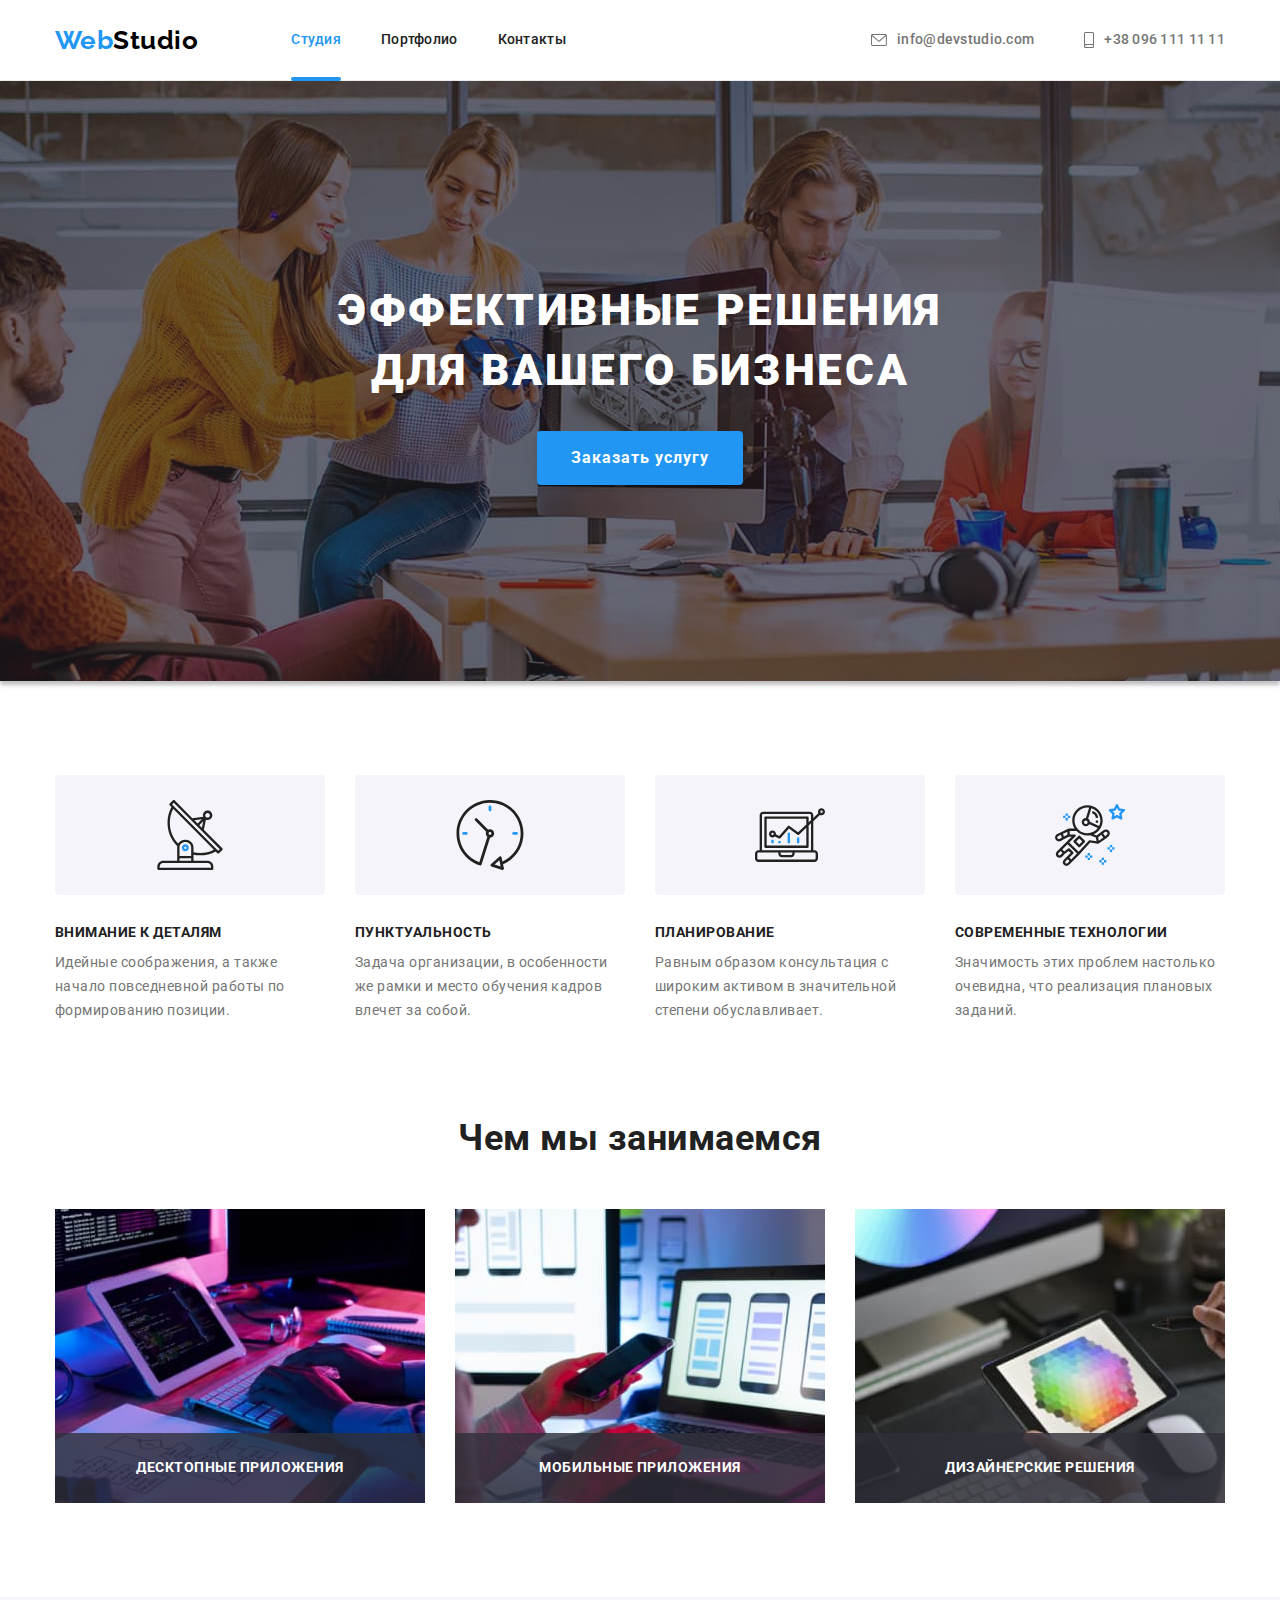
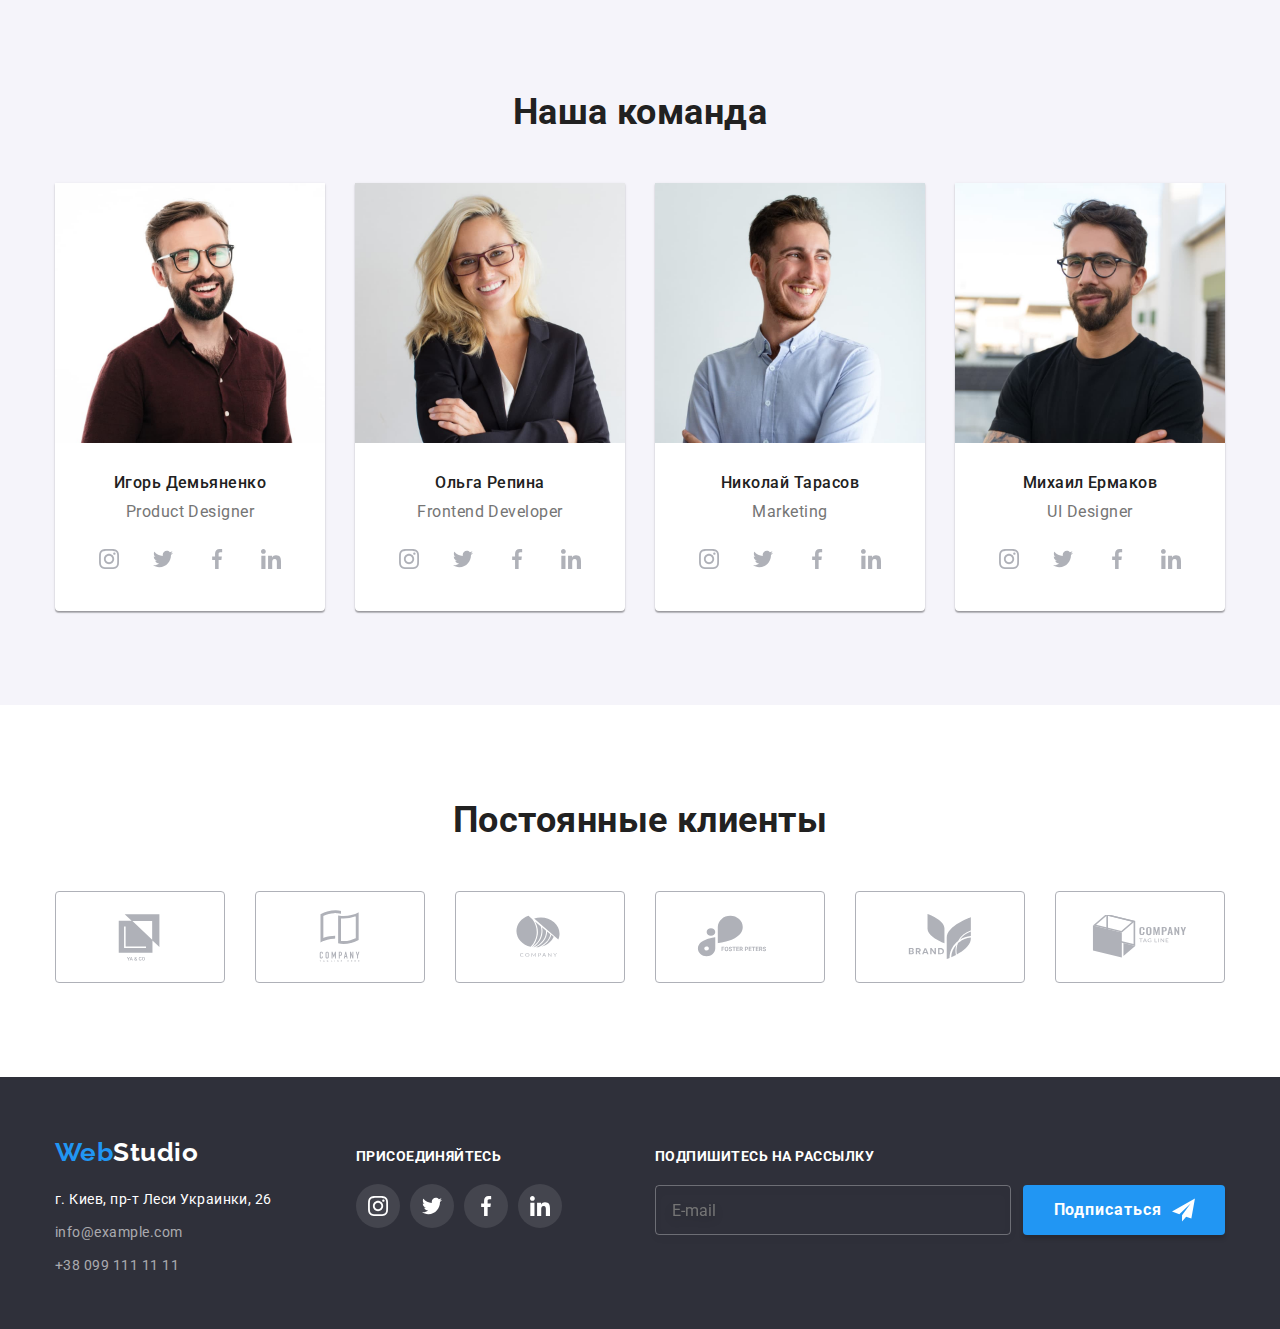
==== index.html @ 9b5865a8 "домашка №6" ====
<!DOCTYPE html>
<html lang="ru">
<head>
    <meta charset="UTF-8">
    <meta http-equiv="X-UA-Compatible" content="IE=edge">
    <meta name="viewport" content="width=device-width, initial-scale=1.0">
    <title>Document</title>
    <link rel="preconnect" href="https://fonts.googleapis.com">
    <link rel="preconnect" href="https://fonts.gstatic.com" crossorigin>
    <link href="https://fonts.googleapis.com/css2?family=Raleway:wght@700&family=Roboto:wght@400;500;700;900&display=swap"
        rel="stylesheet">
    <link rel="stylesheet" href="https://cdnjs.cloudflare.com/ajax/libs/modern-normalize/1.1.0/modern-normalize.min.css">
    <link rel="stylesheet" href="./css/styles.css">
</head>
<body>
    <!-- Шапка сайта -->
    <header class="page-header">
        <div class="container header">
            <nav class="main-nav">
                <a href="" class="logo link">
                    <span class="logo-name">Web</span>Studio
                </a>
                    
                <ul class="site-nav">
                    <li class="item">
                        <a href="./index.html" class="link current">Студия</a></li>
                    <li class="item"><a href="./portfolio.html" class="link">Портфолио</a></li>
                    <li class="item"><a href="" class="link">Контакты</a></li>
                </ul>
            </nav>
        
            <ul class="contact-us">
                <li class="item">
                    <a href="mailto:info@devstudio.com" class="link">
                    <svg class="contact-icon" width="16" height="12">
                        <use href="./images/icons.svg#icon-letter"></use>
                    </svg>
                    info@devstudio.com</a>
                </li>
                <li class="item">
                    <a href="tel:+380961111111" class="link">
                        <svg class="contact-icon" width="10" height="16">
                            <use href="./images/icons.svg#icon-smartphone"></use>
                        </svg>
                    +38 096 111 11 11</a>
                </li>
            </ul>
        </div>
            
        
    </header>
    
    <main>
            <!-- Герой -->
            <section class="hero">
                <h1 class="hero-title">Эффективные решения для вашего бизнеса</h1>
                <button type="button" class="button" data-modal-open>Заказать услугу</button>
            </section>
            
            <!-- Особенности -->
            <section class="section features">
                <div class="container">
                    <h2 class="section-title visually-hidden">Особенности</h2>
                    <div class="features-block">
                        <ul class="features-list">
                            <li class="item">
                                <div class="features-list-icon">
                                    <svg class="features-icon" width="70" height="70">
                                        <use href="./images/icons.svg#icon-antenna"></use>
                                    </svg>
                                </div>
                                <h3 class="title">Внимание к деталям</h3>
                                <p class="text">Идейные соображения, а также начало повседневной работы по формированию позиции.</p>
                            </li>
                        </ul>
                        <ul class="features-list">
                            <li class="item">
                                <div class="features-list-icon">
                                    <svg class="features-icon" width="70" height="70">
                                        <use href="./images/icons.svg#icon-clock"></use>
                                    </svg>
                                </div>
                                <h3 class="title">Пунктуальность</h3>
                                <p class="text">Задача организации, в особенности же рамки и место обучения кадров влечет за собой.</p>
                            </li>
                        </ul>
                        <ul class="features-list">
                            <li class="item">
                                <div class="features-list-icon">
                                    <svg class="features-icon" width="70" height="70">
                                        <use href="./images/icons.svg#icon-diagram"></use>
                                    </svg>
                                </div>
                                <h3 class="title">Планирование</h3>
                                <p class="text">Равным образом консультация с широким активом в значительной степени обуславливает.</p>
                            </li>
                        </ul>
                        <ul class="features-list">
                            <li class="item">
                                <div class="features-list-icon">
                                    <svg class="features-icon" width="70" height="70">
                                        <use href="./images/icons.svg#icon-astronaut"></use>
                                    </svg>
                                </div>
                                <h3 class="title">Современные технологии</h3>
                                <p class="text">Значимость этих проблем настолько очевидна, что реализация плановых заданий.</p>
                            </li>
                        </ul>
                    </div>
                    
                </div>
            </section>
                        
            <!-- Чем мы занимаемся -->
            <section class="section work">
                <div class="container">
                    <h2 class="section-title">Чем мы занимаемся</h2>
                    <ul class="work list">
                        <li class="item">
                            <img src="./images/img1.jpg" width="370" height="294" alt="человек работает за компьютером">
                            <h3 class="work-text">Десктопные приложения</h3>
                        </li>
                        <li class="item">
                            <img src="./images/img2.jpg" width="370" height="294" alt="человек работает с мобильным телефоном">
                            <h3 class="work-text">Мобильные приложения</h3>
                        </li>
                        <li class="item">
                            <img src="./images/img3.jpg" width="370" height="294" alt="человек работает с планшетом">
                            <h3 class="work-text">Дизайнерские решения</h3>
                        </li>
                    </ul>    
                </div>
            </section>
            
            <!-- Команда -->
            <section class="section team">
                <div class="container">
                    <h2 class="section-title team">Наша команда</h2>
                    <ul class="team-list">
                        <li class="team-list-card">
                            <img src="./images/team/product_designer.jpg" width="270" height="260" alt="фотография продакт дизайнера">
                            <div class="title-text-block">
                                <h3 class="title">Игорь Демьяненко</h3>
                                <p class="text">Product Designer</p>
                                <ul class="team-list-socials">
                                    <li class="socials-item">
                                        <a href="" class="socials-link link">
                                            <svg class="social-icon" widht="20" height="20">
                                                <use href="./images/icons.svg#icon-instagram"></use>
                                            </svg>
                                        </a>
                                    </li>
                                    <li class="socials-item">
                                        <a href="" class="socials-link link">
                                            <svg class="social-icon" widht="20" height="20">
                                                <use href="./images/icons.svg#icon-twitter"></use>
                                            </svg>
                                        </a>
                                    </li>
                                    <li class="socials-item">
                                        <a href="" class="socials-link link">
                                            <svg class="social-icon" widht="20" height="20">
                                                <use href="./images/icons.svg#icon-facebook"></use>
                                            </svg>
                                        </a>
                                    </li>
                                    <li class="socials-item">
                                        <a href="" class="socials-link link">
                                            <svg class="social-icon" widht="20" height="20">
                                                <use href="./images/icons.svg#icon-linkedin"></use>
                                            </svg>
                                        </a>
                                    </li>
                                </ul>
                            </div>
                        </li>
                        <li class="team-list-card">
                            <img src="./images/team/developer.jpg" width="270" height="260" alt="фотография разработчика">
                            <div class="title-text-block">
                                <h3 class="title">Ольга Репина</h3>
                                <p class="text" lang="en">Frontend Developer</p>
                                <ul class="team-list-socials">
                                    <li class="socials-item">
                                        <a href="" class="socials-link link">
                                            <svg class="social-icon" widht="20" height="20">
                                                <use href="./images/icons.svg#icon-instagram"></use>
                                            </svg>
                                        </a>
                                    </li>
                                    <li class="socials-item">
                                        <a href="" class="socials-link link">
                                            <svg class="social-icon" widht="20" height="20">
                                                <use href="./images/icons.svg#icon-twitter"></use>
                                            </svg>
                                        </a>
                                    </li>
                                    <li class="socials-item">
                                        <a href="" class="socials-link link">
                                            <svg class="social-icon" widht="20" height="20">
                                                <use href="./images/icons.svg#icon-facebook"></use>
                                            </svg>
                                        </a>
                                    </li>
                                    <li class="socials-item">
                                        <a href="" class="socials-link link">
                                            <svg class="social-icon" widht="20" height="20">
                                                <use href="./images/icons.svg#icon-linkedin"></use>
                                            </svg>
                                        </a>
                                    </li>
                                </ul>
                            </div>
                        </li>
                        <li class="team-list-card">
                            <img src="./images/team/marketing.jpg" width="270" height="260" alt="фотография маркетолога">
                            <div class="title-text-block">
                                <h3 class="title">Николай Тарасов</h3>
                                <p class="text" lang="en">Marketing</p>
                                <ul class="team-list-socials">
                                    <li class="socials-item">
                                        <a href="" class="socials-link link">
                                            <svg class="social-icon" widht="20" height="20">
                                                <use href="./images/icons.svg#icon-instagram"></use>
                                            </svg>
                                        </a>
                                    </li>
                                    <li class="socials-item">
                                        <a href="" class="socials-link link">
                                            <svg class="social-icon" widht="20" height="20">
                                                <use href="./images/icons.svg#icon-twitter"></use>
                                            </svg>
                                        </a>
                                    </li>
                                    <li class="socials-item">
                                        <a href="" class="socials-link link">
                                            <svg class="social-icon" widht="20" height="20">
                                                <use href="./images/icons.svg#icon-facebook"></use>
                                            </svg>
                                        </a>
                                    </li>
                                    <li class="socials-item">
                                        <a href="" class="socials-link link">
                                            <svg class="social-icon" widht="20" height="20">
                                                <use href="./images/icons.svg#icon-linkedin"></use>
                                            </svg>
                                        </a>
                                    </li>
                                </ul>
                            </div>
                        </li>
                        <li class="team-list-card">
                            <img src="./images/team/designer.jpg" width="270" height="260" alt="фотография дизайнера">
                            <div class="title-text-block">
                                <h3 class="title">Михаил Ермаков</h3>
                                <p class="text" lang="en">UI Designer</p>
                                <ul class="team-list-socials">
                                    <li class="socials-item">
                                        <a href="" class="socials-link link">
                                            <svg class="social-icon" widht="20" height="20">
                                                <use href="./images/icons.svg#icon-instagram"></use>
                                            </svg>
                                        </a>
                                    </li>
                                    <li class="socials-item">
                                        <a href="" class="socials-link link">
                                            <svg class="social-icon" widht="20" height="20">
                                                <use href="./images/icons.svg#icon-twitter"></use>
                                            </svg>
                                        </a>
                                    </li>
                                    <li class="socials-item">
                                        <a href="" class="socials-link link">
                                            <svg class="social-icon" widht="20" height="20">
                                                <use href="./images/icons.svg#icon-facebook"></use>
                                            </svg>
                                        </a>
                                    </li>
                                    <li class="socials-item">
                                        <a href="" class="socials-link link">
                                            <svg class="social-icon" widht="20" height="20">
                                                <use href="./images/icons.svg#icon-linkedin"></use>
                                            </svg>
                                        </a>
                                    </li>
                                </ul>
                            </div>
                        </li>
                    </ul>
                </div>
            </section>

            <!-- Клиенты -->
            <section class="section clients">
                <div class="container">
                    <h2 class="section-title">Постоянные клиенты</h2>
                    <ul class="clients-list list">
                        <li class="clients-item">
                            <a href="" class="clients-link link">
                                <svg class="clients-icon" width="106" height="60">
                                    <use href="./images/icons.svg#icon-company1"></use>
                                </svg>
                            </a>
                        </li>
                        <li class="clients-item">
                            <a href="" class="clients-link link">
                                <svg class="clients-icon" width="106" height="60">
                                    <use href="./images/icons.svg#icon-company2"></use>
                                </svg>
                            </a>
                        </li>
                        <li class="clients-item">
                            <a href="" class="clients-link link">
                                <svg class="clients-icon" width="106" height="60">
                                    <use href="./images/icons.svg#icon-company3"></use>
                                </svg>
                            </a>
                        </li>
                        <li class="clients-item">
                            <a href="" class="clients-link link">
                                <svg class="clients-icon" width="106" height="60">
                                    <use href="./images/icons.svg#icon-company4"></use>
                                </svg>
                            </a>
                        </li>
                        <li class="clients-item">
                            <a href="" class="clients-link link">
                                <svg class="clients-icon" width="106" height="60">
                                    <use href="./images/icons.svg#icon-company5"></use>
                                </svg>
                            </a>
                        </li>
                        <li class="clients-item">
                            <a href="" class="clients-link link">
                                <svg class="clients-icon" width="106" height="60">
                                    <use href="./images/icons.svg#icon-company6"></use>
                                </svg>
                            </a>
                        </li>
                    </ul>
                </div>
            </section>
    </main>

    <!-- Футер -->
    <footer class="footer">
        <div class="container">
            <div class="footer-left">
                <a href="" class="logo link">
                    <span lang="en" class="logo-name">Web</span>Studio
                </a>
                <address class="adress">
                    <a href="https://goo.gl/maps/LmMQ1C1wMLiHWkxJA" target="_blank" rel="noreferrer noopener" class="link">г. Киев, пр-т
                        Леси Украинки, 26</a>
                    <a href="mailto:info@example.com" class="link">info@example.com</a>
                    <a href="tel:+380991111111" class="link">+38 099 111 11 11</a>
                </address>
            </div>
            <div class="footer-center">
                <h3 class="title">Присоединяйтесь</h3>
                <ul class="footer-center-list list">
                    <li class=footer-center-item>
                        <a href="" class="socials-link link">
                            <svg class="social-icon" widht="20" height="20">
                                <use href="./images/icons.svg#icon-instagram"></use>
                            </svg>
                        </a>
                    </li>
                    <li class=footer-center-item>
                        <a href="" class="socials-link link">
                            <svg class="social-icon" widht="20" height="20">
                                <use href="./images/icons.svg#icon-twitter"></use>
                            </svg>
                        </a>
                    </li>
                    <li class=footer-center-item>
                        <a href="" class="socials-link link">
                            <svg class="social-icon" widht="20" height="20">
                                <use href="./images/icons.svg#icon-facebook"></use>
                            </svg>
                        </a>
                    </li>
                    <li class=footer-center-item>
                        <a href="" class="socials-link link">
                            <svg class="social-icon" widht="20" height="20">
                                <use href="./images/icons.svg#icon-linkedin"></use>
                            </svg>
                        </a>
                    </li>
                </ul>
                
            </div>

            <div class="footer-right">
                <p class="footer-right-title">Подпишитесь на рассылку</p>
                <form class="footer-form">
                    <label class="footer-form-label">
                        <input type="email" name="email" placeholder="E-mail">
                        <button type="submit" class="button"> Подписаться
                            <svg class="button-icon" width="24" height="24">
                                <use href="./images/icons.svg#icon-send"></use> 
                            </svg>
                        </button>
                    </label>
                </form>
            </div>
        </div>
    </footer>


    <!-- Modal -->
    <div class="backdrop is-hidden" data-modal>
        <div class="modal">
            <button type="button" class="modal-button" data-modal-close>
                <svg class="modal-button-icon" width="11" heigth="11">
                    <use href="./images/icons.svg#icon-close-btn"></use>
                </svg>
            </button>
        </div>
    </div>

    <script src="./js/modal.js"></script>
</body>
</html>
---- css/styles.css ----
/* Roboto 400 500 700 900*/
/* Raleway 700 */

/* цвет фона футер, герой #2F303A */
/* основной цвет текста #757575 */
/* вторичный цвет текста(заголовки) #212121 */
/* цвет акцент #2196F3 */
/* футер, цвет адрес #ffffff ссылки rgba(255, 255, 255, 0.6) */

:root {
  --primery-text-color: #757575;
  --title-text-color: #212121;
  --accent-color: #2196f3;
  --primery-white-color: #ffffff;
  --hero-background-color: #c4c4c4;
  --portfolio-buttons-font-color: #f5f4fa;
  --header-bg-color: #2f303a;
  --icon-color: #afb1b8;
  --timing-function: cubic-bezier(0.4, 0, 0.2, 1);
}

body {
  background-color: var(--primery-white-color);
  color: var(--primery-text-color);

  font-family: Roboto, sans-serif;
  letter-spacing: 0.03em;
}

img {
  display: block;
}

.site-nav,
.contact-us,
.features-list,
.work,
.team-list,
.team-list-socials,
.projects-nav,
.list {
  list-style: none;
  padding: 0;
  margin: 0;
}

.link {
  text-decoration: none;
}

.container {
  margin-left: auto;
  margin-right: auto;
  width: 1200px;
  padding-left: 15px;
  padding-right: 15px;
  /* border: solid 2px red; */
}

/* Header */

.page-header {
  background-color: var(--primery-white-color);
  border-bottom: solid 1px #ececec;
}

.header {
  display: flex;
  align-items: center;
}

.main-nav {
  display: flex;
  align-items: center;
}

/* logo */

.logo {
  margin-right: 93px;

  color: #000000;

  font-family: Raleway, sans-serif;
  font-weight: 700;
  font-size: 26px;
  line-height: 1.19;
}

.logo-name {
  color: var(--accent-color);
}

/* Site-nav */

.site-nav {
  display: flex;
}

.site-nav .item + .item {
  margin-left: 40px;
}

.site-nav .link {
  position: relative;

  display: block;
  padding-top: 32px;
  padding-bottom: 32px;

  color: var(--title-text-color);

  font-weight: 500;
  font-size: 14px;
  line-height: 1.14;
  letter-spacing: 0.02em;

  transition: color 250ms var(--timing-function);
}

.site-nav .link:hover,
.site-nav .link:focus {
  color: var(--accent-color);
}

.site-nav .link.current {
  color: var(--accent-color);
}

.site-nav .link.current::after {
  position: absolute;
  bottom: -1px;
  left: 0;

  content: '';

  display: block;
  width: 100%;
  height: 4px;
  background-color: var(--accent-color);
  border-radius: 2px;
}

/* Contact us */
.contact-us {
  display: flex;
  align-items: center;
  margin-left: auto;
}

.contact-us .item + .item {
  margin-left: 50px;
}

.contact-us .link {
  display: flex;
  align-items: center;
  color: var(--primery-text-color);

  font-weight: 500;
  font-size: 14px;
  line-height: 1.14;
  letter-spacing: 0.02em;

  transition: color 250ms var(--timing-function);
}

.contact-icon {
  margin-right: 10px;
  fill: currentColor;
}

.contact-us .link:hover,
.contact-us .link:focus {
  color: var(--accent-color);
}

/* Hero */
.hero {
  height: 600px;
  max-width: 1600px;
  margin-left: auto;
  margin-right: auto;
  padding-top: 200px;
  padding-bottom: 200px;
  text-align: center;
  box-shadow: 0px 4px 4px rgba(0, 0, 0, 0.25);

  background-image: linear-gradient(
      rgba(47, 48, 58, 0.4),
      rgba(47, 48, 58, 0.4)
    ),
    url('../images/hero.jpg');
  background-size: cover;
  background-repeat: no-repeat;
  background-position: center;

  background-color: var(--hero-background-color);
}

.hero-title {
  margin-top: 0;
  margin-bottom: 30px;
  margin-left: auto;
  margin-right: auto;
  width: 696px;
  text-align: center;

  color: var(--primery-white-color);

  font-weight: 900;
  font-size: 44px;
  line-height: 1.36;
  letter-spacing: 0.06em;
  text-transform: uppercase;
}

/* Button */

.button {
  border-radius: 4px;
  border-color: transparent;
  padding: 10px 32px;
  display: inline-block;
  text-align: center;

  background-color: var(--accent-color);
  color: var(--primery-white-color);
  font-family: inherit;
  cursor: pointer;
  font-weight: 700;
  font-size: 16px;
  line-height: 1.88;
  letter-spacing: 0.06em;
  box-shadow: 0px 4px 4px rgba(0, 0, 0, 0.15);
}

/* Section */

.section {
  padding-top: 94px;
  padding-bottom: 94px;
}

.section-title {
  margin-top: 0;
  margin-bottom: 50px;

  color: var(--title-text-color);

  font-weight: 700;
  font-size: 36px;
  line-height: 1.17;
  text-align: center;
}

/* Features */

.visually-hidden {
  position: absolute;
  width: 1px;
  height: 1px;
  margin: -1px;
  border: 0;
  padding: 0;
  white-space: nowrap;
  clip-path: inset(100%);
  clip: rect(0 0 0 0);
  overflow: hidden;
}

.features-block {
  display: flex;
}

.features-list:not(:last-child) {
  margin-right: 30px;
}

.features-list-icon {
  display: flex;
  justify-content: center;
  align-items: center;
  margin-bottom: 30px;
  width: 270px;
  height: 120px;
  background-color: var(--portfolio-buttons-font-color);
  border-radius: 4px;
}

.features-list .title {
  margin-top: 0;
  margin-bottom: 10px;

  color: var(--title-text-color);

  font-weight: 700;
  font-size: 14px;
  line-height: 1.14;
  text-transform: uppercase;
}

.features-list .text {
  margin-top: 0;
  margin-bottom: 0;

  font-size: 14px;
  line-height: 1.71;
}

/* Work */

.section.work {
  padding-top: 0;
}

.work .list {
  display: flex;
}

.work .list .item {
  position: relative;
  align-items: center;
}

.work .list .item:not(:last-child) {
  margin-right: 30px;
}

.work-text {
  position: absolute;
  bottom: 0;
  left: 0;

  display: flex;
  justify-content: center;
  align-items: center;

  width: 100%;
  height: 70px;
  margin: 0;
  background-color: rgba(47, 48, 58, 0.8);
  font-weight: 700;
  font-size: 14px;
  line-height: 1.14;
  text-transform: uppercase;

  color: var(--primery-white-color);
}

/* Team */

.section.team {
  background-color: var(--portfolio-buttons-font-color);
}

.team-list {
  display: flex;
}

.team-list-card {
  align-items: center;
  width: 270px;
  background-color: #ffffff;
  box-shadow: 0px 1px 3px rgba(0, 0, 0, 0.12), 0px 1px 1px rgba(0, 0, 0, 0.14),
    0px 2px 1px rgba(0, 0, 0, 0.2);
  border-radius: 0px 0px 4px 4px;
}

.team-list-card:not(:last-child) {
  margin-right: 30px;
}

.title-text-block {
  padding-top: 30px;
  padding-bottom: 30px;
}

.team-list .title {
  margin-top: 0;
  margin-bottom: 10px;

  color: var(--title-text-color);

  font-weight: 500;
  font-size: 16px;
  line-height: 1.19;
  text-align: center;
}

.team-list .text {
  margin-top: 0;
  margin-bottom: 16px;

  font-size: 16px;
  line-height: 1.19;
  text-align: center;
}

.team-list-socials {
  display: flex;
  justify-content: center;
}

.socials-link {
  width: 100%;
  height: 100%;
  display: flex;
  align-items: center;
  justify-content: center;
  border-radius: 50%;
  background-color: #ffffff;

  transition: background-color 250ms var(--timing-function);
}

.socials-link:hover,
.socials-link:focus {
  background-color: var(--accent-color);
}

.socials-link:hover .social-icon,
.socials-link:focus .social-icon {
  fill: var(--primery-white-color);
}

.socials-item {
  width: 44px;
  height: 44px;
}

.socials-item:not(:last-child) {
  margin-right: 10px;
}

.social-icon {
  fill: var(--icon-color);

  transition: fill 250ms var(--timing-function);
}

/* Clients */

.clients-list {
  display: flex;
  align-items: center;
  justify-content: center;
}

.clients-item {
  width: 170px;
  height: 92px;
}

.clients-link {
  width: 100%;
  height: 100%;
  display: flex;
  align-items: center;
  justify-content: center;
  border: solid 1px #afb1b8;
  border-radius: 4px;

  transition: border-color 250ms var(--timing-function);
}

.clients-link:hover,
.clients-link:focus,
.clients-link:hover .clients-icon,
.clients-link:focus .clients-icon {
  fill: var(--accent-color);
  border-color: var(--accent-color);
}

.clients-item:not(:last-child) {
  margin-right: 30px;
}

.clients-icon {
  fill: var(--icon-color);

  transition: fill 250ms var(--timing-function);
}

/* Footer */
.footer {
  background-color: var(--header-bg-color);
  padding-top: 60px;
  padding-bottom: 60px;
}

.footer .container {
  display: flex;
  align-items: baseline;
}

.footer-left {
  margin-right: 70px;
  width: 231px;
}

.footer-center {
  display: block;
  margin-right: 93px;
  width: 206px;
}

.footer-center .title {
  margin-top: 0;
  margin-bottom: 20px;
  width: 145px;
  height: 16px;
  font-size: 14px;
  line-height: 16px;
  letter-spacing: 0.03em;
  text-transform: uppercase;
  color: var(--primery-white-color);
}

.footer-center-list {
  display: flex;
}

.footer-center-item:not(:last-child) {
  margin-right: 10px;
}

.footer-center .socials-link {
  width: 44px;
  height: 44px;
  background-color: rgba(255, 255, 255, 0.1);

  transition: background-color 250ms var(--timing-function);
}

.footer-center .socials-link:hover,
.footer-center .socials-link:focus {
  background-color: var(--accent-color);
}

.footer-center .social-icon {
  fill: var(--primery-white-color);
}

.footer .logo {
  display: block;
  margin-right: 0;
  margin-bottom: 20px;
  color: var(--primery-white-color);
}

.adress {
  color: var(--primery-white-color);
  font-style: normal;
  font-size: 14px;
  line-height: 1.71;

  height: 81px;
}

.adress .link {
  display: block;

  color: rgba(255, 255, 255, 0.6);

  transition: color 250ms var(--timing-function);
}

.adress .link:not(:last-child) {
  margin-bottom: 9px;
}

.adress a:first-child {
  color: var(--primery-white-color);
}

.adress .link:hover,
.adress .link:focus {
  color: var(--accent-color);
}
.footer-right {
  position: relative;
  display: block;
  width: 570px;
}

.footer-right-title {
  margin-top: 0;
  margin-bottom: 20px;

  font-weight: 700;
  font-size: 14px;
  line-height: 1.14;
  text-transform: uppercase;
  color: var(--primery-white-color);
}

.footer-form-label {
  display: flex;
  justify-content: center;
  align-items: center;
}

.footer-form input {
  margin-right: 12px;
  padding-left: 16px;
  padding-top: 15px;
  padding-bottom: 15px;

  width: 358px;
  height: 50px;
  border-radius: 4px;
  border: 1px solid rgba(255, 255, 255, 0.3);
  filter: drop-shadow(0px 4px 4px rgba(0, 0, 0, 0.15));
  background-color: inherit;
  color: var(--primery-white-color);
}

.footer-right .button {
  display: flex;
  justify-content: center;
  align-items: center;

  min-width: 200px;
  height: 50px;
  padding-left: 29px;
  padding-right: 28px;
}

.footer-form .button-icon {
  margin-left: 10px;
  fill: var(--primery-white-color);
}

/* Modal */

.backdrop {
  position: fixed;
  top: 0;
  left: 0;

  width: 100vw;
  height: 100vh;
  background-color: rgba(0, 0, 0, 0.2);

  opacity: 1;
  transition: 250ms var(--timing-function);
}

.backdrop.is-hidden {
  opacity: 0;
  visibility: hidden;
  pointer-events: none;
}

.backdrop.is-hidden .modal {
  transform: translate(-50%, -50%) scale(0.5);
}

.modal {
  position: absolute;
  top: 50%;
  left: 50%;

  min-width: 528px;
  min-height: 581px;

  background-color: var(--primery-white-color);

  transform: translate(-50%, -50%) scale(1);
  transition: 250ms var(--timing-function);
}

.modal-button {
  position: absolute;
  right: 8px;
  top: 8px;

  display: flex;
  justify-content: center;
  align-items: center;
  width: 30px;
  height: 30px;

  border: 1px solid rgba(0, 0, 0, 0.1);
  border-radius: 50%;

  background-color: var(--primery-white-color);
}

/* Portfolio.html */

.projects {
  padding-top: 94px;
  padding-bottom: 94px;
}

.projects-title {
  color: var(--title-text-color);
}

.projects-nav {
  display: flex;
  justify-content: center;
}

.projects-nav .button {
  padding: 6px 22px;
  color: var(--title-text-color);
  background-color: var(--portfolio-buttons-font-color);
  border-radius: 4px;

  transition: background-color 250ms var(--timing-function),
    color 250ms var(--timing-function), box-shadow 250ms var(--timing-function);

  font-weight: 500;
  font-size: 16px;
  line-height: 1.62;
  text-align: center;
}

.projects-nav .item:not(:last-child) {
  margin-right: 8px;
}

.projects-nav .button:hover,
.projects-nav .button:focus {
  color: var(--primery-white-color);
  background-color: var(--accent-color);
  box-shadow: 0px 3px 1px rgba(0, 0, 0, 0.1), 0px 1px 2px rgba(0, 0, 0, 0.08),
    0px 2px 2px rgba(0, 0, 0, 0.12);
}

.projects-list {
  margin-top: 50px;
  margin-bottom: 0;
  padding-left: 0;

  display: flex;
  flex-wrap: wrap;
  list-style: none;
}

.projects-list-item {
  width: calc((100% - 60px) / 3);
  margin-right: 30px;
  margin-bottom: 30px;

  transition: box-shadow 250ms var(--timing-function);
}

.projects-list-item:hover,
.projects-list-item:focus {
  box-shadow: 0px 1px 1px rgba(0, 0, 0, 0.12), 0px 4px 4px rgba(0, 0, 0, 0.06),
    1px 4px 6px rgba(0, 0, 0, 0.16);
}

.projects-list-item .border {
  border-top: 0px;
  border-left: solid 1px rgba(238, 238, 238, 1);
  border-right: solid 1px rgba(238, 238, 238, 1);
  border-bottom: solid 1px rgba(238, 238, 238, 1);
}

.projects-list-item:nth-child(3n) {
  margin-right: 0;
}

.projects-list-item:nth-last-child(-n + 3) {
  margin-bottom: 0;
}

.projects-list-thumb {
  position: relative;
  overflow: hidden;
}

.projects-thumb-text {
  display: flex;
  justify-content: center;
  align-items: center;
  position: absolute;
  top: 0;
  left: 0;

  transform: translateY(100%);
  transition: transform 250ms var(--timing-function);

  width: 100%;
  height: 100%;

  padding: 63px 24px;
  margin: 0;

  font-size: 18px;
  line-height: 1.56;
  color: var(--primery-white-color);
  background-color: rgba(33, 150, 243, 0.9);
}

.projects-list-item:hover .projects-thumb-text {
  transform: translateX(0);
}

.border {
  padding-top: 20px;
  padding-bottom: 20px;
  padding-left: 24px;
  padding-right: 24px;
}

.projects-list .title {
  margin-top: 0;
  margin-bottom: 4px;

  color: var(--title-text-color);

  font-weight: 700;
  font-size: 18px;
  line-height: 2;
  letter-spacing: 0.06em;
}

.projects-list .text {
  margin-top: 0;
  margin-bottom: 0;

  color: var(--primery-text-color);

  font-size: 16px;
  line-height: 1.87;
}
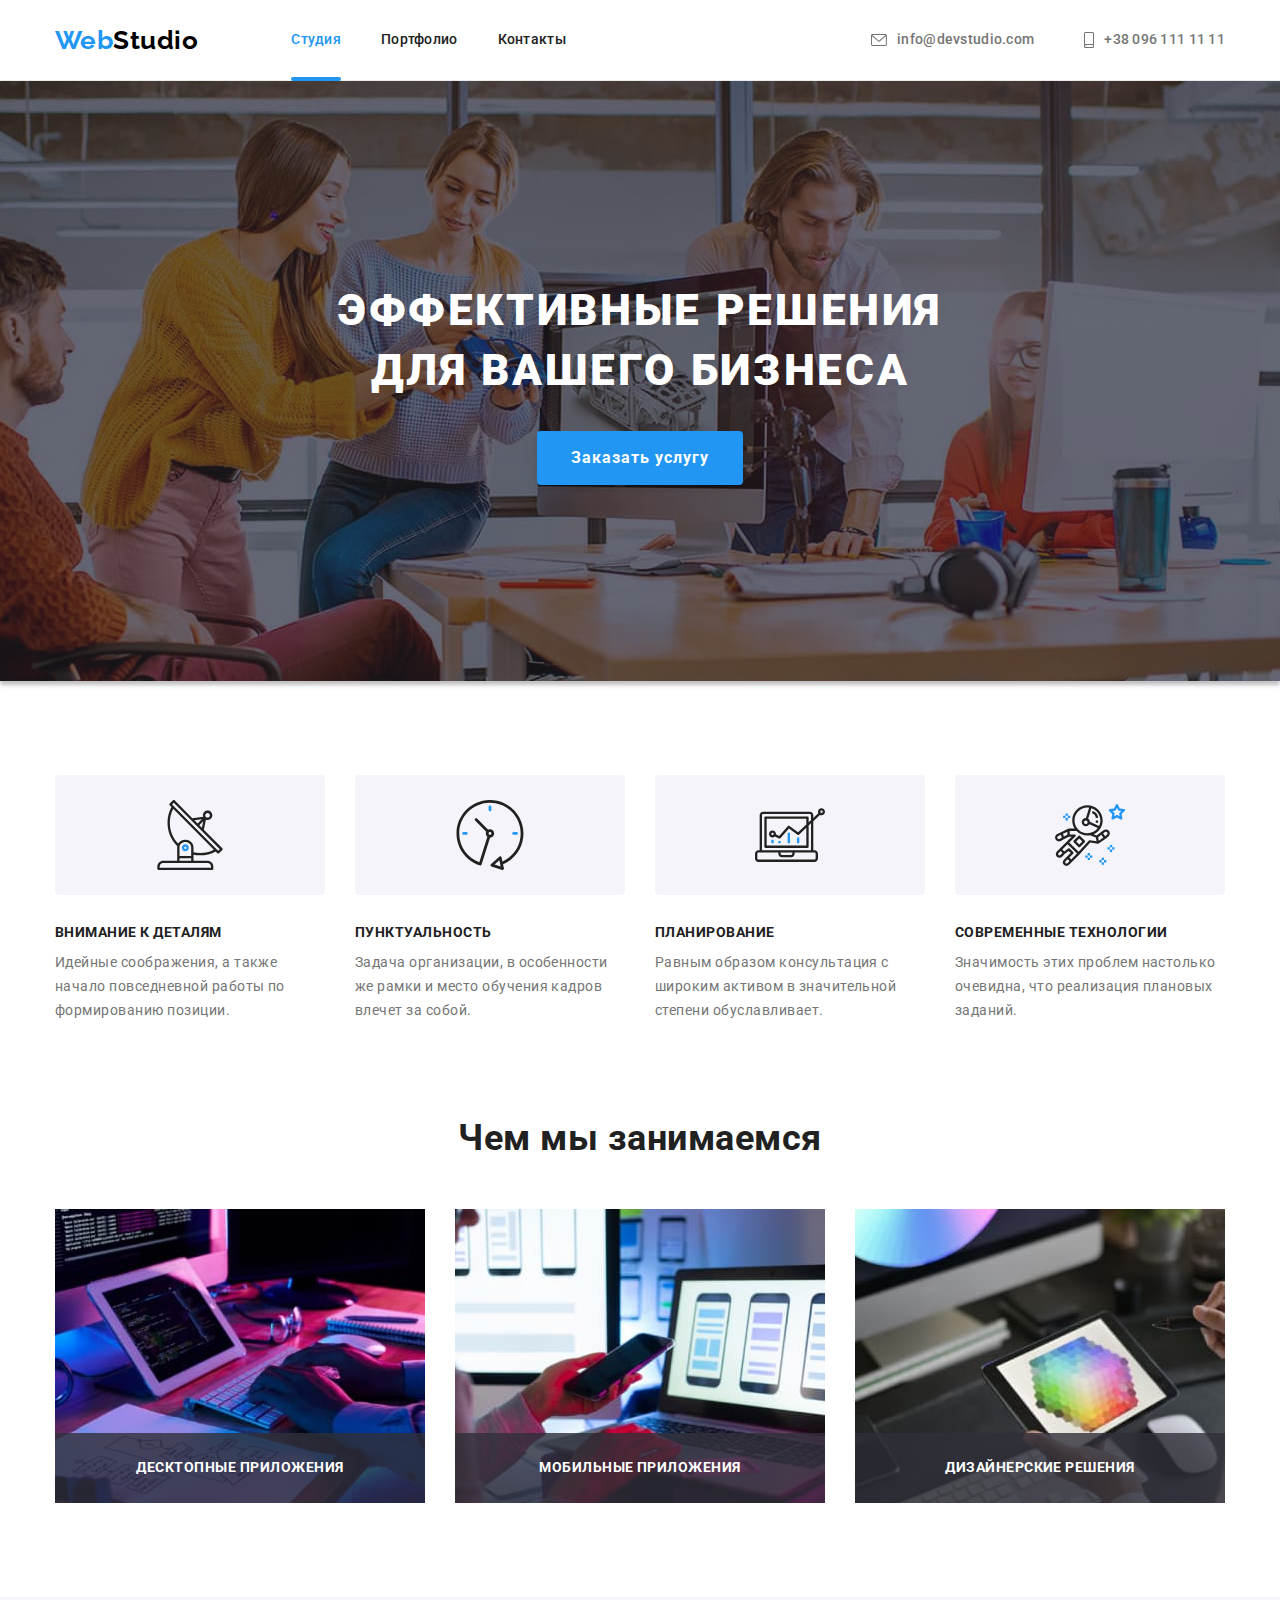
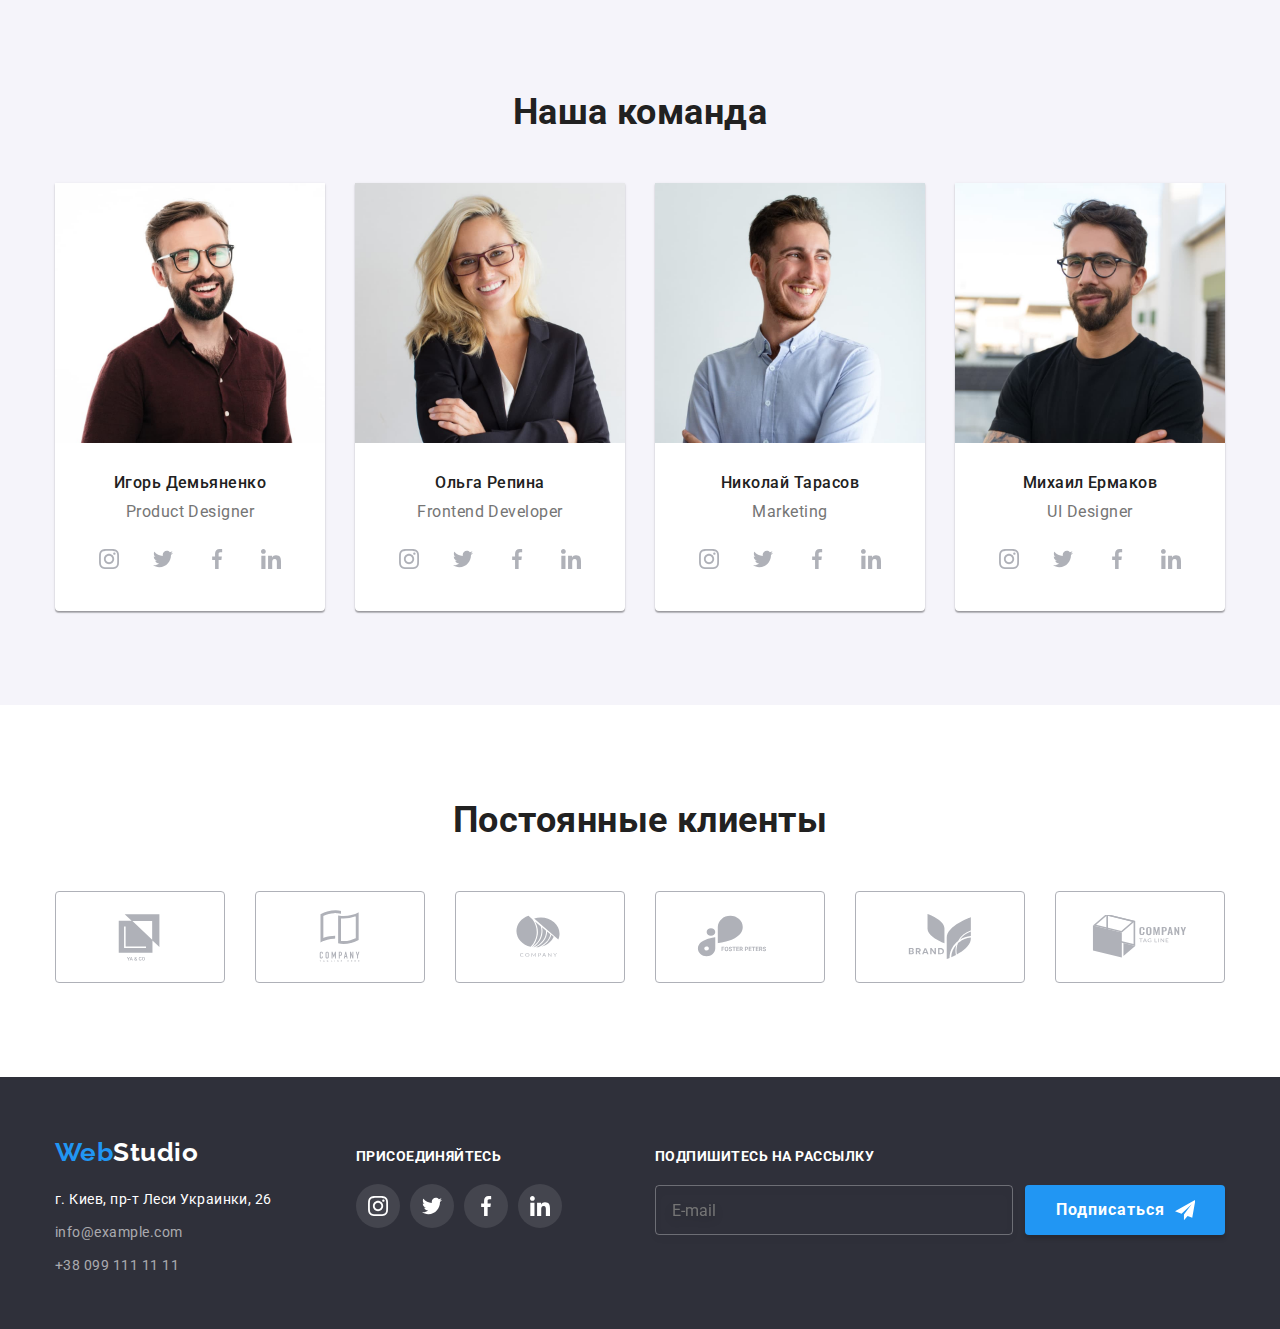
==== commit dc6a8315: "поправил кнопку в футере" ====
--- a/index.html
+++ b/index.html
@@ -393,14 +393,18 @@
             <div class="footer-right">
                 <p class="footer-right-title">Подпишитесь на рассылку</p>
                 <form class="footer-form">
-                    <label class="footer-form-label">
-                        <input type="email" name="email" placeholder="E-mail">
+                    <div class="footer-form-block">
+                        <label>
+                            <input type="email" name="email" placeholder="E-mail">
+                        </label>
                         <button type="submit" class="button"> Подписаться
                             <svg class="button-icon" width="24" height="24">
-                                <use href="./images/icons.svg#icon-send"></use> 
+                                <use href="./images/icons.svg#icon-send"></use>
                             </svg>
                         </button>
-                    </label>
+                    </div>
+                        
+                   
                 </form>
             </div>
         </div>
@@ -415,7 +419,60 @@
                     <use href="./images/icons.svg#icon-close-btn"></use>
                 </svg>
             </button>
+
+            <h2 class="modal-title">Оставьте свои данные, мы вам перезвоним</h2>
+            <form class="modal-form" autocomplete="off">
+                <div class="form-field">
+                    <label class="form-label">Имя
+                        <span class="input-block">
+                            <input class="form-input" type="text" name="name">
+                                <svg class="input-icon" width="18" height="18">
+                                    <use href="./images/icons.svg#icon-person-black"></use>
+                                </svg>
+                        </span>
+                    </label>
+                </div>
+                <div class="form-field">
+                    <label class="form-label">Телефон
+                        <span class="input-block">
+                            <input class="form-input" type="tel" name="phone-number">
+                                <svg class="input-icon" width="18" height="18">
+                                    <use href="./images/icons.svg#icon-phone-black"></use>
+                                </svg>
+                        </span>
+                    </label>
+                </div>
+                <div class="form-field">
+                    <label class="form-label"> <span class="form-field-text">Почта</span> 
+                        <span class="input-block">
+                            <input class="form-input" type="email" name="email">
+                                <svg class="input-icon" width="18" height="18">
+                                    <use href="./images/icons.svg#icon-email-black"></use>
+                                </svg>
+                        </span>
+                    </label>
+                </div>
+                <div class="form-field comment">
+                    <label class="form-label"> <span class="form-field-text comment">Комментарий</span>
+                        <textarea class="form-input" name="comment" rows="8" placeholder="Введите текст"></textarea>
+                    </label>
+                </div>
+                <div class="form-checkbox">
+                    <label class="checkbox-label">
+                        <span class="checkbox-block">
+                            <input class="checkbox-input" type="checkbox" name="policy">
+                            <svg class="checkbox-icon" width="16" height="15">
+                                <use href="./images/icons.svg#icon-check"></use>
+                            </svg>
+                            <span class="checkbox-text">Соглашаюсь с рассылкой и принимаю <a href="">Условия договора</a></span>
+                        </span>
+                    </label>
+                </div>
+                <button type="submit" class="button">Отправить</button>
+            </form>
+
         </div>
+
     </div>
 
     <script src="./js/modal.js"></script>
--- a/css/styles.css
+++ b/css/styles.css
@@ -595,10 +595,13 @@
   color: var(--primery-white-color);
 }
 
+.footer-form-block {
+  display: flex;
+  justify-content: center;
+  align-items: center;
+}
+
 .footer-form-label {
-  display: flex;
-  justify-content: center;
-  align-items: center;
 }
 
 .footer-form input {
@@ -685,7 +688,184 @@
   border: 1px solid rgba(0, 0, 0, 0.1);
   border-radius: 50%;
 
+  transition: 250ms var(--timing-function);
+
+  cursor: pointer;
+
   background-color: var(--primery-white-color);
+}
+
+.modal-button:hover {
+  fill: var(--accent-color);
+}
+
+.modal-title {
+  margin: 0px 0px 12px 0px;
+  padding-top: 40px;
+  padding-left: 45px;
+  padding-right: 42px;
+  font-weight: 700;
+  font-size: 20px;
+  line-height: 1.15;
+  text-align: center;
+
+  color: #212121;
+}
+
+.modal-form {
+  /* outline: 1px solid teal; */
+  width: 448px;
+  height: 342px;
+  margin-left: 40px;
+  margin-right: 40px;
+}
+
+.modal-form .form-field {
+  position: relative;
+
+  display: flex;
+
+  width: 100%;
+  height: 58px;
+  margin-bottom: 10px;
+}
+
+.form-field .form-label {
+  font-weight: 400;
+  font-size: 12px;
+  line-height: 1.17;
+  letter-spacing: 0.01em;
+
+  color: #757575;
+}
+
+.input-block {
+  position: absolute;
+  bottom: 0;
+  left: 0;
+
+  width: 448px;
+}
+
+.form-field:focus-within .input-icon,
+.form-input:focus {
+  fill: var(--accent-color);
+  border-color: var(--accent-color);
+  outline: none;
+}
+
+.input-block input {
+  width: 100%;
+  height: 40px;
+}
+
+.form-input {
+  border: 1px solid rgba(33, 33, 33, 0.2);
+  border-radius: 4px;
+  padding-left: 42px;
+  cursor: pointer;
+
+  transition: 250ms var(--timing-function);
+}
+
+.input-icon {
+  position: absolute;
+  top: 50%;
+  left: 12px;
+
+  transform: translateY(-50%);
+
+  transition: 250ms var(--timing-function);
+}
+
+.form-field.comment {
+  display: flex;
+  flex-direction: column;
+
+  width: 448px;
+  height: auto;
+  margin-bottom: 20px;
+}
+
+.form-field-text.comment {
+  display: block;
+  margin-bottom: 4px;
+}
+
+.form-field textarea {
+  width: 100%;
+  height: 120px;
+  resize: none;
+  padding: 12px 16px;
+}
+
+textarea::placeholder {
+  color: rgba(117, 117, 117, 0.5);
+}
+
+.form-checkbox {
+  width: 100%;
+  margin-bottom: 30px;
+}
+
+.checkbox-block {
+  display: flex;
+  justify-content: center;
+  align-items: center;
+}
+
+.checkbox-input {
+  position: absolute;
+  width: 1px;
+  height: 1px;
+  margin: -1px;
+  border: 0;
+  padding: 0;
+  white-space: nowrap;
+  clip-path: inset(100%);
+  clip: rect(0 0 0 0);
+  overflow: hidden;
+}
+
+.checkbox-icon {
+  margin-right: 7px;
+
+  width: 16px;
+  height: 15px;
+  border-radius: 2px;
+  border: 1px solid #212121;
+  fill: none;
+
+  transition: 250ms var(--timing-function);
+}
+
+.checkbox-input:checked + .checkbox-icon {
+  border-color: transparent;
+  background-origin: border-box;
+  background-color: var(--accent-color);
+  fill: var(--primery-white-color);
+}
+
+.checkbox-text {
+  font-weight: 400;
+  font-size: 14px;
+  line-height: 1.71;
+  letter-spacing: 0.03em;
+  color: #757575;
+}
+
+.checkbox-text a {
+  color: var(--accent-color);
+}
+
+.modal-form .button {
+  display: block;
+  margin-left: auto;
+  margin-right: auto;
+  width: 200px;
+  height: 50px;
+
+  transition: 250ms var(--timing-function);
 }
 
 /* Portfolio.html */
